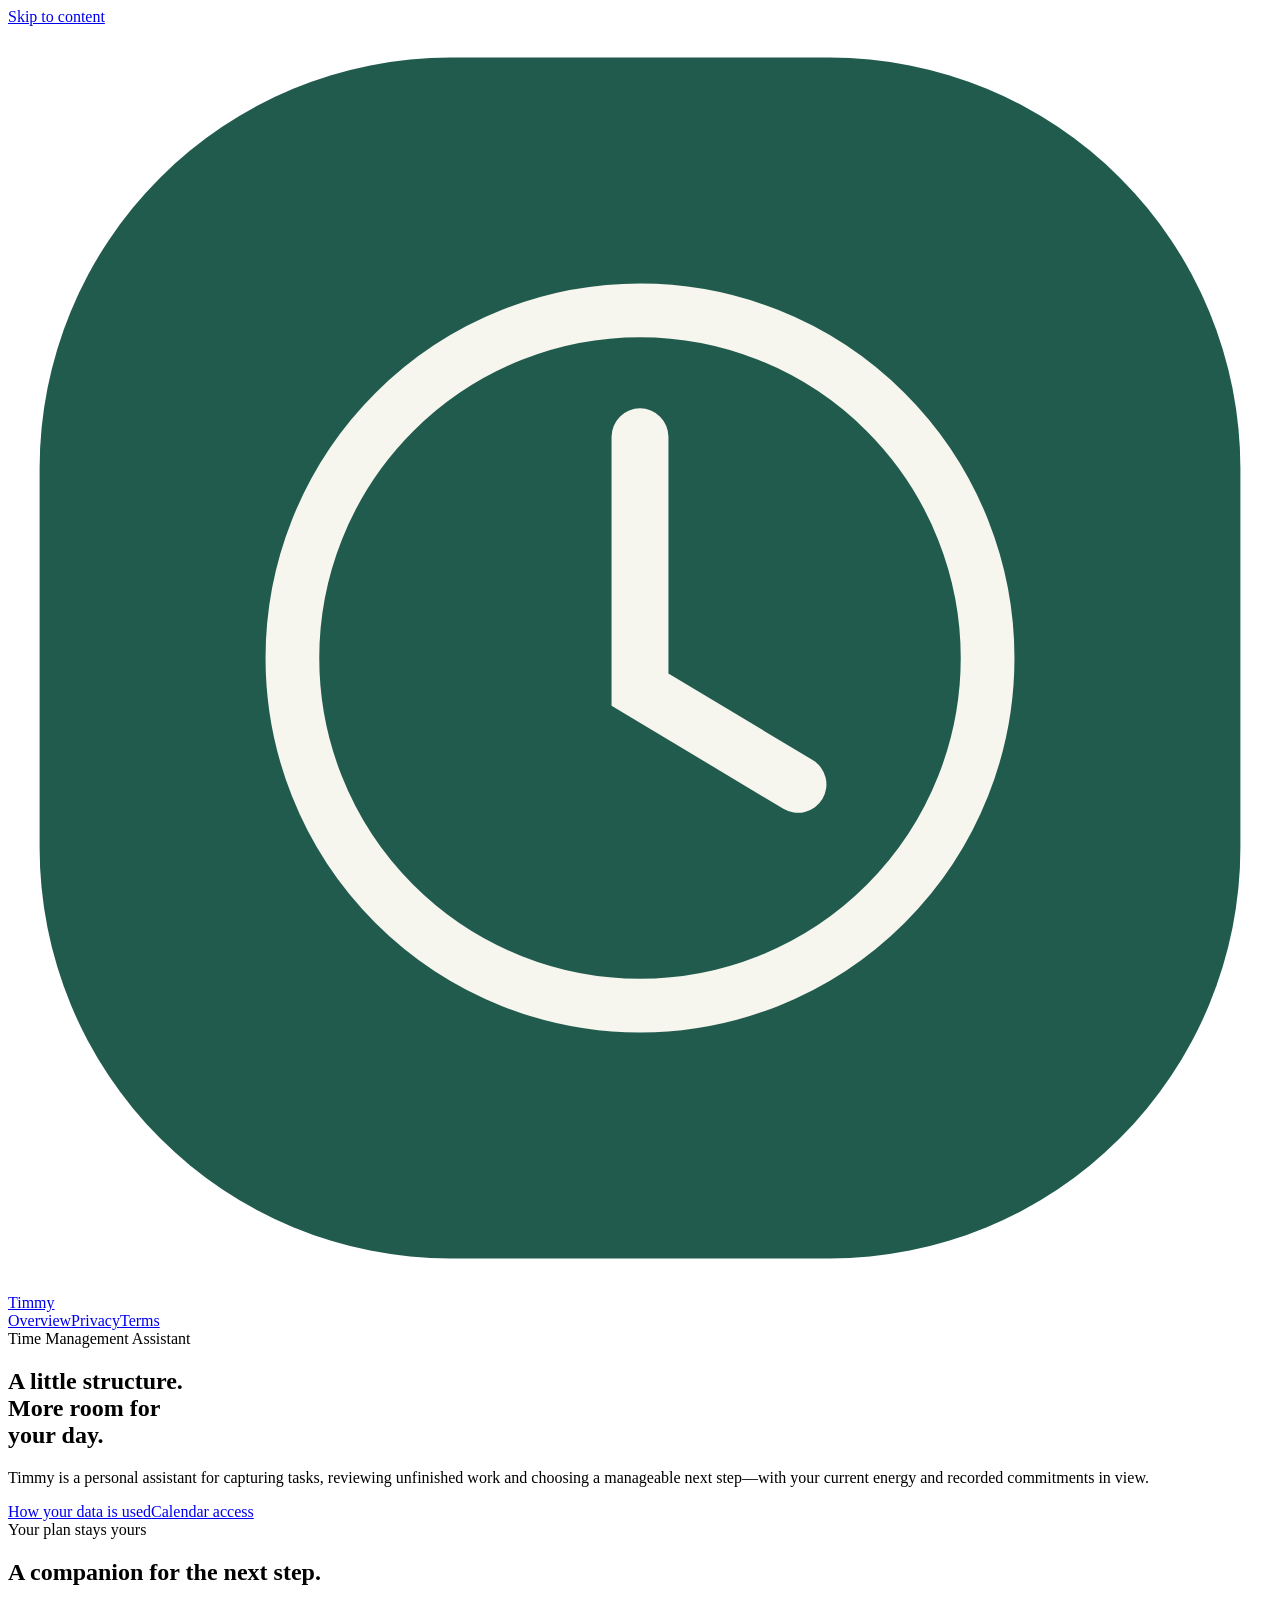
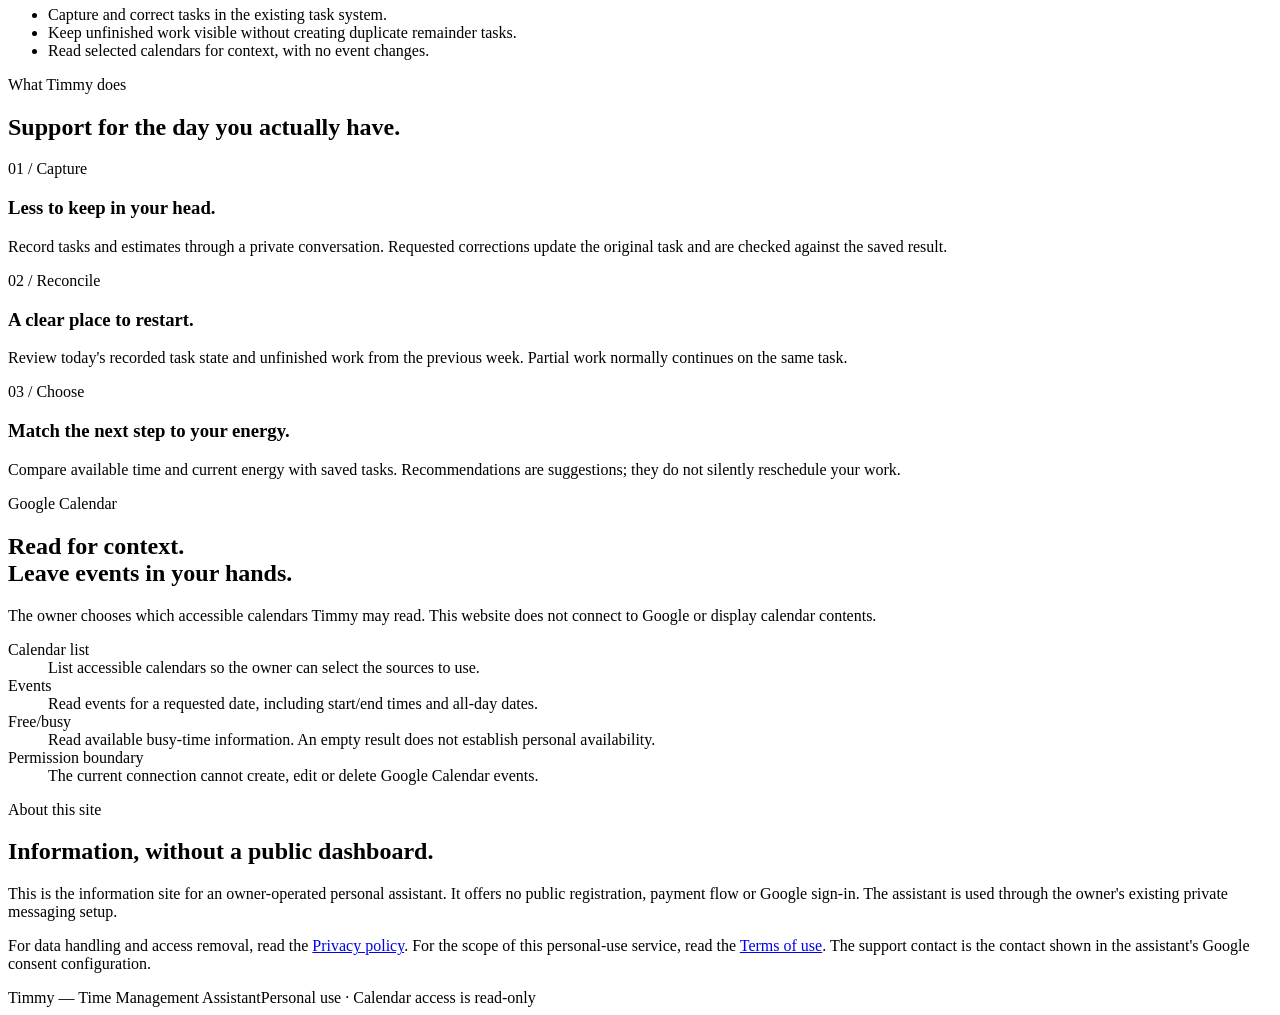
==== index.html @ cc0f4c7f "Publish reviewed Timmy information homepage" ====
<!doctype html>
<html lang="en"><head><meta charset="utf-8"><meta name="viewport" content="width=device-width,initial-scale=1"><title>Time Management Assistant · Timmy</title><meta name="description" content="Timmy is a personal time-management assistant for task capture, unfinished-work review, energy-aware choices and read-only Calendar context."><meta name="referrer" content="strict-origin-when-cross-origin"><meta http-equiv="Content-Security-Policy" content="default-src 'none'; style-src 'self'; img-src 'self'; base-uri 'none'; form-action 'none'"><link rel="icon" href="favicon.svg" type="image/svg+xml"><link rel="stylesheet" href="styles.css"></head><body><a class="skip" href="#main">Skip to content</a><div class="shell"><header class="top"><a class="brand" href="./"><svg aria-hidden="true" viewBox="0 0 40 40" fill="none"><rect x="1" y="1" width="38" height="38" rx="13" fill="#205b4d"/><circle cx="20" cy="20" r="11" stroke="#f6f5ee" stroke-width="1.7"/><path d="M20 13v8l5 3" stroke="#f6f5ee" stroke-width="1.8" stroke-linecap="round"/></svg><span>Timmy</span></a><nav aria-label="Main navigation"><a href="./" aria-current="page">Overview</a><a href="privacy.html">Privacy</a><a href="terms.html">Terms</a></nav></header><main id="main"><section class="hero"><div><div class="eyebrow">Time Management Assistant</div><h1>A little structure.<br>More room for<br>your day.</h1><p class="intro">Timmy is a personal assistant for capturing tasks, reviewing unfinished work and choosing a manageable next step—with your current energy and recorded commitments in view.</p><div class="links"><a class="button primary" href="privacy.html">How your data is used</a><a class="button" href="#calendar">Calendar access</a></div></div><aside class="note" aria-label="Timmy's role"><span class="stamp">Your plan stays yours</span><h2>A companion for the next step.</h2><ul><li>Capture and correct tasks in the existing task system.</li><li>Keep unfinished work visible without creating duplicate remainder tasks.</li><li>Read selected calendars for context, with no event changes.</li></ul></aside></section><section class="section"><div class="section-title"><div class="eyebrow">What Timmy does</div><h2>Support for the day you actually have.</h2></div><div class="features"><article><span class="number">01 / Capture</span><h3>Less to keep in your head.</h3><p>Record tasks and estimates through a private conversation. Requested corrections update the original task and are checked against the saved result.</p></article><article><span class="number">02 / Reconcile</span><h3>A clear place to restart.</h3><p>Review today's recorded task state and unfinished work from the previous week. Partial work normally continues on the same task.</p></article><article><span class="number">03 / Choose</span><h3>Match the next step to your energy.</h3><p>Compare available time and current energy with saved tasks. Recommendations are suggestions; they do not silently reschedule your work.</p></article></div></section><section id="calendar" class="section split"><div><div class="eyebrow">Google Calendar</div><h2>Read for context.<br>Leave events in your hands.</h2><p class="muted">The owner chooses which accessible calendars Timmy may read. This website does not connect to Google or display calendar contents.</p></div><dl class="details"><div><dt>Calendar list</dt><dd>List accessible calendars so the owner can select the sources to use.</dd></div><div><dt>Events</dt><dd>Read events for a requested date, including start/end times and all-day dates.</dd></div><div><dt>Free/busy</dt><dd>Read available busy-time information. An empty result does not establish personal availability.</dd></div><div><dt>Permission boundary</dt><dd>The current connection cannot create, edit or delete Google Calendar events.</dd></div></dl></section><section class="section split"><div><div class="eyebrow">About this site</div><h2>Information, without a public dashboard.</h2></div><div><p>This is the information site for an owner-operated personal assistant. It offers no public registration, payment flow or Google sign-in. The assistant is used through the owner's existing private messaging setup.</p><p>For data handling and access removal, read the <a href="privacy.html">Privacy policy</a>. For the scope of this personal-use service, read the <a href="terms.html">Terms of use</a>. The support contact is the contact shown in the assistant's Google consent configuration.</p></div></section></main><footer><span>Timmy — Time Management Assistant</span><span>Personal use · Calendar access is read-only</span></footer></div></body></html>
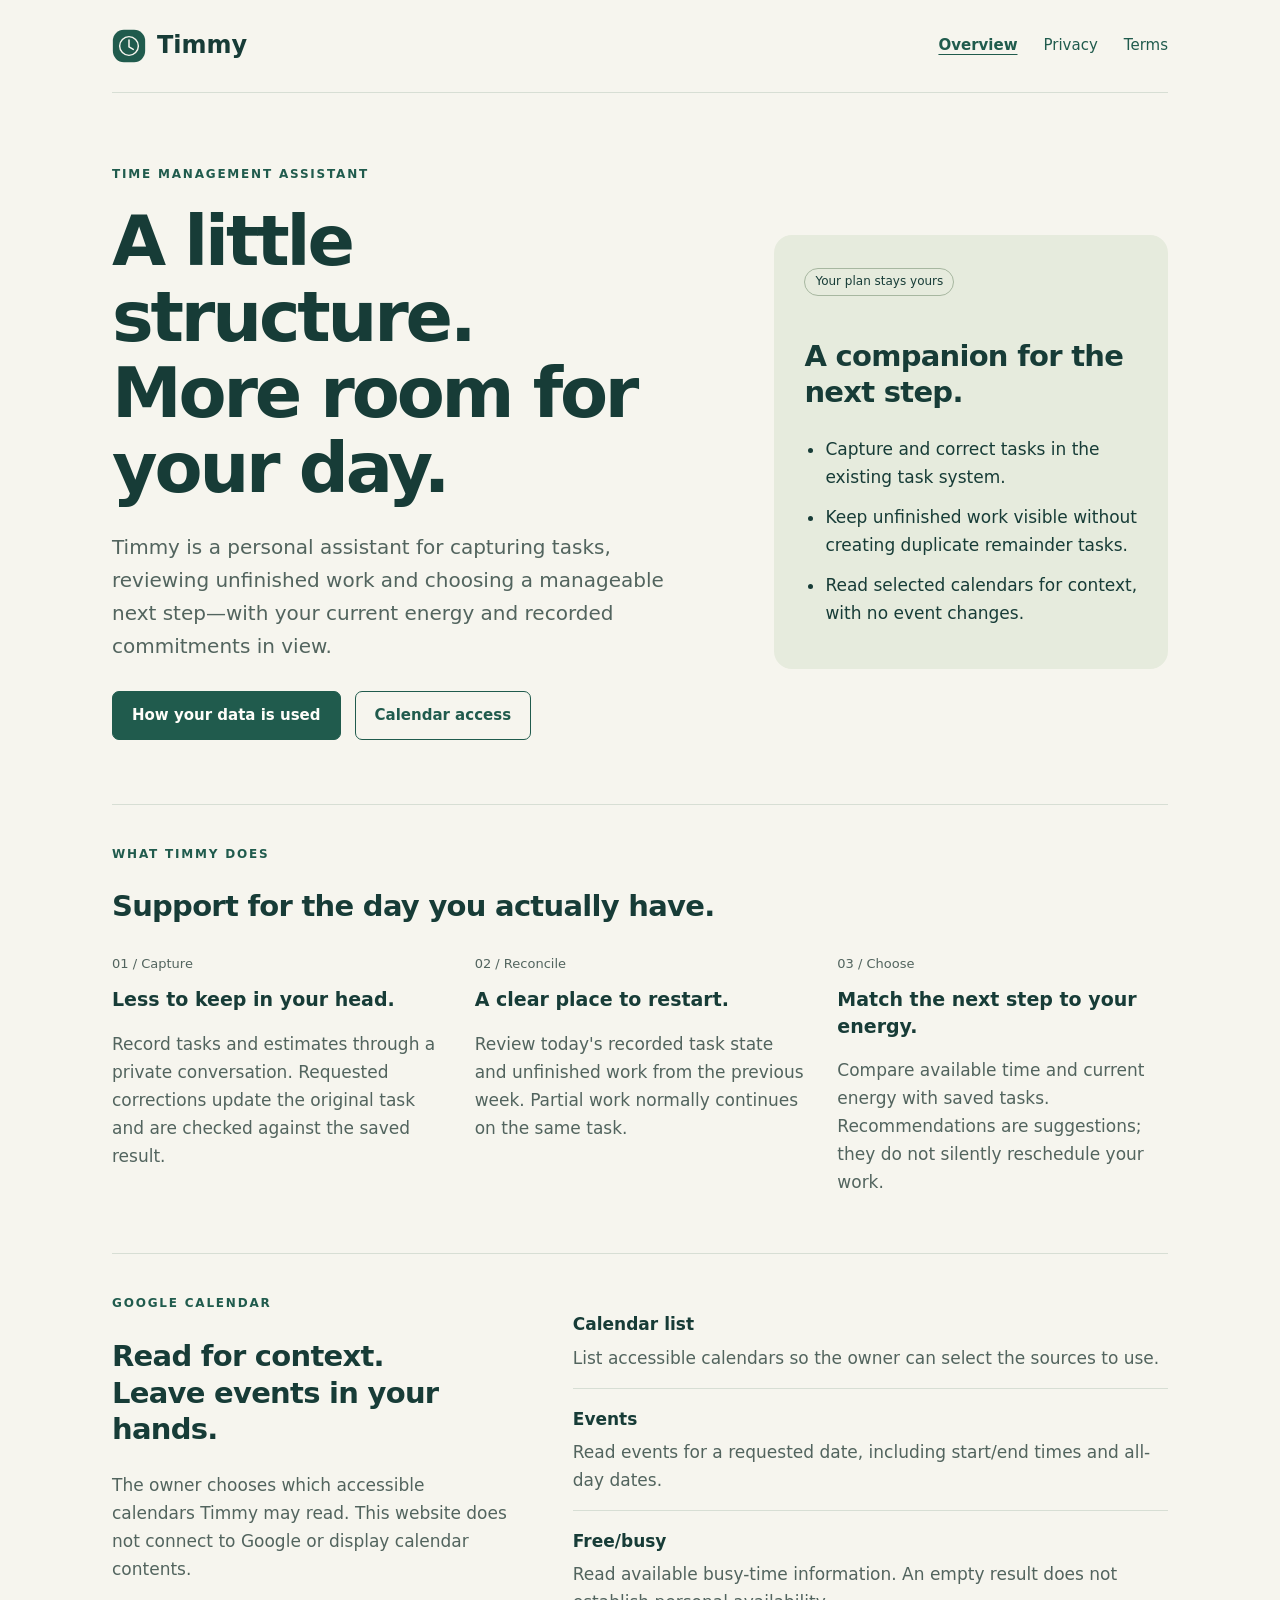
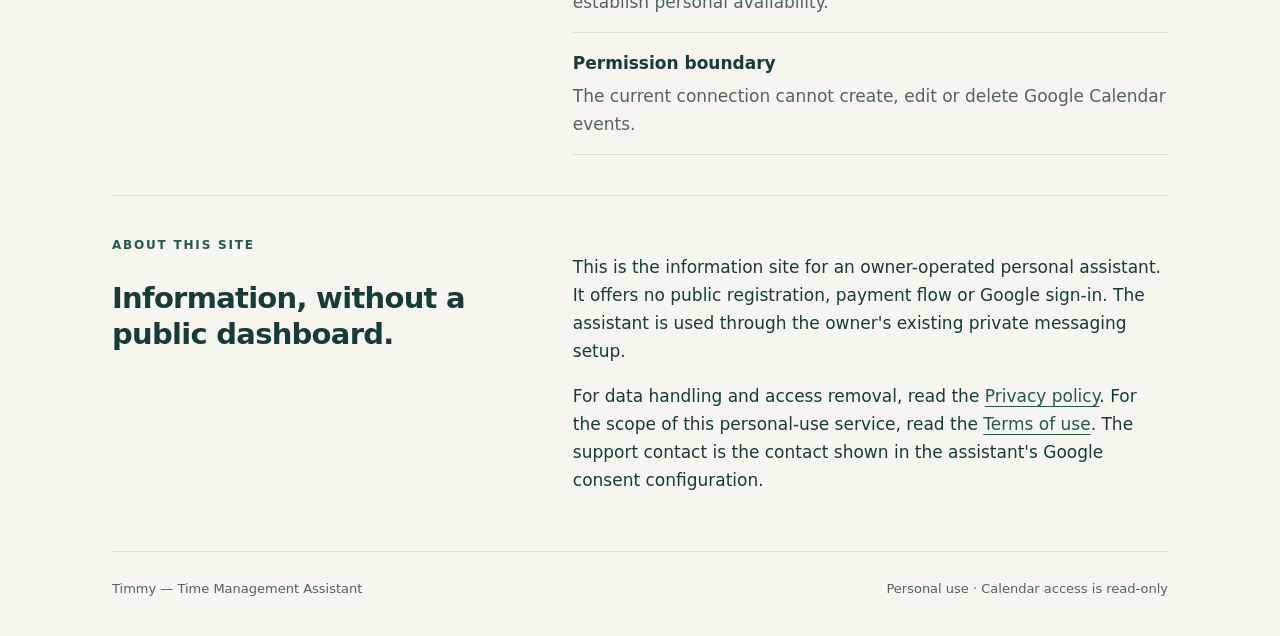
==== commit 03edd399: "Add noindex meta tag to index.html Added 'noindex' meta tag to prevent search engines from indexing " ====
--- a/index.html
+++ b/index.html
@@ -1,2 +1,2 @@
 <!doctype html>
-<html lang="en"><head><meta charset="utf-8"><meta name="viewport" content="width=device-width,initial-scale=1"><title>Time Management Assistant · Timmy</title><meta name="description" content="Timmy is a personal time-management assistant for task capture, unfinished-work review, energy-aware choices and read-only Calendar context."><meta name="referrer" content="strict-origin-when-cross-origin"><meta http-equiv="Content-Security-Policy" content="default-src 'none'; style-src 'self'; img-src 'self'; base-uri 'none'; form-action 'none'"><link rel="icon" href="favicon.svg" type="image/svg+xml"><link rel="stylesheet" href="styles.css"></head><body><a class="skip" href="#main">Skip to content</a><div class="shell"><header class="top"><a class="brand" href="./"><svg aria-hidden="true" viewBox="0 0 40 40" fill="none"><rect x="1" y="1" width="38" height="38" rx="13" fill="#205b4d"/><circle cx="20" cy="20" r="11" stroke="#f6f5ee" stroke-width="1.7"/><path d="M20 13v8l5 3" stroke="#f6f5ee" stroke-width="1.8" stroke-linecap="round"/></svg><span>Timmy</span></a><nav aria-label="Main navigation"><a href="./" aria-current="page">Overview</a><a href="privacy.html">Privacy</a><a href="terms.html">Terms</a></nav></header><main id="main"><section class="hero"><div><div class="eyebrow">Time Management Assistant</div><h1>A little structure.<br>More room for<br>your day.</h1><p class="intro">Timmy is a personal assistant for capturing tasks, reviewing unfinished work and choosing a manageable next step—with your current energy and recorded commitments in view.</p><div class="links"><a class="button primary" href="privacy.html">How your data is used</a><a class="button" href="#calendar">Calendar access</a></div></div><aside class="note" aria-label="Timmy's role"><span class="stamp">Your plan stays yours</span><h2>A companion for the next step.</h2><ul><li>Capture and correct tasks in the existing task system.</li><li>Keep unfinished work visible without creating duplicate remainder tasks.</li><li>Read selected calendars for context, with no event changes.</li></ul></aside></section><section class="section"><div class="section-title"><div class="eyebrow">What Timmy does</div><h2>Support for the day you actually have.</h2></div><div class="features"><article><span class="number">01 / Capture</span><h3>Less to keep in your head.</h3><p>Record tasks and estimates through a private conversation. Requested corrections update the original task and are checked against the saved result.</p></article><article><span class="number">02 / Reconcile</span><h3>A clear place to restart.</h3><p>Review today's recorded task state and unfinished work from the previous week. Partial work normally continues on the same task.</p></article><article><span class="number">03 / Choose</span><h3>Match the next step to your energy.</h3><p>Compare available time and current energy with saved tasks. Recommendations are suggestions; they do not silently reschedule your work.</p></article></div></section><section id="calendar" class="section split"><div><div class="eyebrow">Google Calendar</div><h2>Read for context.<br>Leave events in your hands.</h2><p class="muted">The owner chooses which accessible calendars Timmy may read. This website does not connect to Google or display calendar contents.</p></div><dl class="details"><div><dt>Calendar list</dt><dd>List accessible calendars so the owner can select the sources to use.</dd></div><div><dt>Events</dt><dd>Read events for a requested date, including start/end times and all-day dates.</dd></div><div><dt>Free/busy</dt><dd>Read available busy-time information. An empty result does not establish personal availability.</dd></div><div><dt>Permission boundary</dt><dd>The current connection cannot create, edit or delete Google Calendar events.</dd></div></dl></section><section class="section split"><div><div class="eyebrow">About this site</div><h2>Information, without a public dashboard.</h2></div><div><p>This is the information site for an owner-operated personal assistant. It offers no public registration, payment flow or Google sign-in. The assistant is used through the owner's existing private messaging setup.</p><p>For data handling and access removal, read the <a href="privacy.html">Privacy policy</a>. For the scope of this personal-use service, read the <a href="terms.html">Terms of use</a>. The support contact is the contact shown in the assistant's Google consent configuration.</p></div></section></main><footer><span>Timmy — Time Management Assistant</span><span>Personal use · Calendar access is read-only</span></footer></div></body></html>
+<html lang="en"><head><meta charset="utf-8"><meta name="robots" content="noindex"><meta name="viewport" content="width=device-width,initial-scale=1"><title>Time Management Assistant · Timmy</title><meta name="description" content="Timmy is a personal time-management assistant for task capture, unfinished-work review, energy-aware choices and read-only Calendar context."><meta name="referrer" content="strict-origin-when-cross-origin"><meta http-equiv="Content-Security-Policy" content="default-src 'none'; style-src 'self'; img-src 'self'; base-uri 'none'; form-action 'none'"><link rel="icon" href="favicon.svg" type="image/svg+xml"><link rel="stylesheet" href="styles.css"></head><body><a class="skip" href="#main">Skip to content</a><div class="shell"><header class="top"><a class="brand" href="./"><svg aria-hidden="true" viewBox="0 0 40 40" fill="none"><rect x="1" y="1" width="38" height="38" rx="13" fill="#205b4d"/><circle cx="20" cy="20" r="11" stroke="#f6f5ee" stroke-width="1.7"/><path d="M20 13v8l5 3" stroke="#f6f5ee" stroke-width="1.8" stroke-linecap="round"/></svg><span>Timmy</span></a><nav aria-label="Main navigation"><a href="./" aria-current="page">Overview</a><a href="privacy.html">Privacy</a><a href="terms.html">Terms</a></nav></header><main id="main"><section class="hero"><div><div class="eyebrow">Time Management Assistant</div><h1>A little structure.<br>More room for<br>your day.</h1><p class="intro">Timmy is a personal assistant for capturing tasks, reviewing unfinished work and choosing a manageable next step—with your current energy and recorded commitments in view.</p><div class="links"><a class="button primary" href="privacy.html">How your data is used</a><a class="button" href="#calendar">Calendar access</a></div></div><aside class="note" aria-label="Timmy's role"><span class="stamp">Your plan stays yours</span><h2>A companion for the next step.</h2><ul><li>Capture and correct tasks in the existing task system.</li><li>Keep unfinished work visible without creating duplicate remainder tasks.</li><li>Read selected calendars for context, with no event changes.</li></ul></aside></section><section class="section"><div class="section-title"><div class="eyebrow">What Timmy does</div><h2>Support for the day you actually have.</h2></div><div class="features"><article><span class="number">01 / Capture</span><h3>Less to keep in your head.</h3><p>Record tasks and estimates through a private conversation. Requested corrections update the original task and are checked against the saved result.</p></article><article><span class="number">02 / Reconcile</span><h3>A clear place to restart.</h3><p>Review today's recorded task state and unfinished work from the previous week. Partial work normally continues on the same task.</p></article><article><span class="number">03 / Choose</span><h3>Match the next step to your energy.</h3><p>Compare available time and current energy with saved tasks. Recommendations are suggestions; they do not silently reschedule your work.</p></article></div></section><section id="calendar" class="section split"><div><div class="eyebrow">Google Calendar</div><h2>Read for context.<br>Leave events in your hands.</h2><p class="muted">The owner chooses which accessible calendars Timmy may read. This website does not connect to Google or display calendar contents.</p></div><dl class="details"><div><dt>Calendar list</dt><dd>List accessible calendars so the owner can select the sources to use.</dd></div><div><dt>Events</dt><dd>Read events for a requested date, including start/end times and all-day dates.</dd></div><div><dt>Free/busy</dt><dd>Read available busy-time information. An empty result does not establish personal availability.</dd></div><div><dt>Permission boundary</dt><dd>The current connection cannot create, edit or delete Google Calendar events.</dd></div></dl></section><section class="section split"><div><div class="eyebrow">About this site</div><h2>Information, without a public dashboard.</h2></div><div><p>This is the information site for an owner-operated personal assistant. It offers no public registration, payment flow or Google sign-in. The assistant is used through the owner's existing private messaging setup.</p><p>For data handling and access removal, read the <a href="privacy.html">Privacy policy</a>. For the scope of this personal-use service, read the <a href="terms.html">Terms of use</a>. The support contact is the contact shown in the assistant's Google consent configuration.</p></div></section></main><footer><span>Timmy — Time Management Assistant</span><span>Personal use · Calendar access is read-only</span></footer></div></body></html>
--- a/styles.css
+++ b/styles.css
@@ -0,0 +1,3 @@
+
+:root{color-scheme:light;--paper:#f6f5ee;--ink:#173c37;--muted:#52645e;--line:#d7ded4;--green:#205b4d;--white:#fffef9}
+*{box-sizing:border-box}body{margin:0;background:var(--paper);color:var(--ink);font:17px/1.65 system-ui,-apple-system,Segoe UI,sans-serif}a{color:var(--green);text-underline-offset:4px}a:focus-visible{outline:3px solid #b26327;outline-offset:5px;border-radius:2px}.shell{max-width:1120px;margin:auto;padding:0 32px}.top{display:flex;align-items:center;justify-content:space-between;gap:24px;padding:26px 0;border-bottom:1px solid var(--line)}.brand{display:flex;align-items:center;gap:11px;font-weight:750;font-size:24px;text-decoration:none;color:var(--ink)}.brand svg{width:34px;height:34px}nav{display:flex;gap:26px;font-size:15px}nav a{text-decoration:none}nav a[aria-current=page]{text-decoration:underline;font-weight:700}.eyebrow{font-size:12px;letter-spacing:.15em;font-weight:750;text-transform:uppercase;color:var(--green)}h1{font-size:clamp(38px,6vw,70px);font-weight:650;line-height:1.08;letter-spacing:-.045em;margin:20px 0 24px}h2{font-size:29px;line-height:1.25;letter-spacing:-.025em}h3{font-size:19px;line-height:1.4;margin:0 0 10px}.hero{display:grid;grid-template-columns:1.5fr 1fr;gap:72px;padding:72px 0 64px;align-items:center}.intro{max-width:620px;color:var(--muted);font-size:20px}.links{display:flex;flex-wrap:wrap;gap:14px;margin-top:28px}.button{padding:11px 19px;border:1px solid var(--green);border-radius:7px;text-decoration:none;font-size:15px;font-weight:650}.button.primary{background:var(--green);color:var(--white)}.note{padding:30px;background:#e6ebdd;border-radius:18px;position:relative}.note .stamp{display:inline-block;font-size:12px;border:1px solid #a7b7a0;border-radius:30px;padding:3px 10px;margin-bottom:18px}.note ul{margin:0;padding-left:21px}.note li{margin:12px 0}.section{padding:40px 0;border-top:1px solid var(--line)}.section-title{max-width:680px}.features{display:grid;grid-template-columns:repeat(3,1fr);gap:32px;margin-top:28px}.number{font-size:13px;color:var(--muted);display:block;margin-bottom:12px}.features p,.muted{color:var(--muted)}.split{display:grid;grid-template-columns:1fr 1.5fr;gap:64px}.details{margin:0}.details div{padding:16px 0;border-bottom:1px solid var(--line)}dt{font-weight:650}dd{margin:5px 0 0;color:var(--muted)}footer{display:flex;justify-content:space-between;gap:24px;border-top:1px solid var(--line);padding:26px 0 36px;font-size:13px;color:var(--muted)}.document{max-width:780px;padding:58px 0 70px}.document h1{font-size:48px}.document h2{font-size:24px;margin-top:34px}.document p,.document li{color:var(--muted)}.document .lead{font-size:20px}.meta{font-size:13px;color:var(--muted)}.skip{position:absolute;left:-9999px}.skip:focus{left:12px;top:10px;background:white;z-index:2;padding:8px}@media(max-width:760px){.shell{padding:0 22px}.top{align-items:flex-start;gap:16px;flex-wrap:wrap}nav{gap:22px}.hero{grid-template-columns:1fr;padding:45px 0;gap:30px}.features,.split{grid-template-columns:1fr;gap:25px}.intro{font-size:18px}footer{flex-direction:column;gap:8px}.document{padding-top:38px}.document h1{font-size:39px}}
